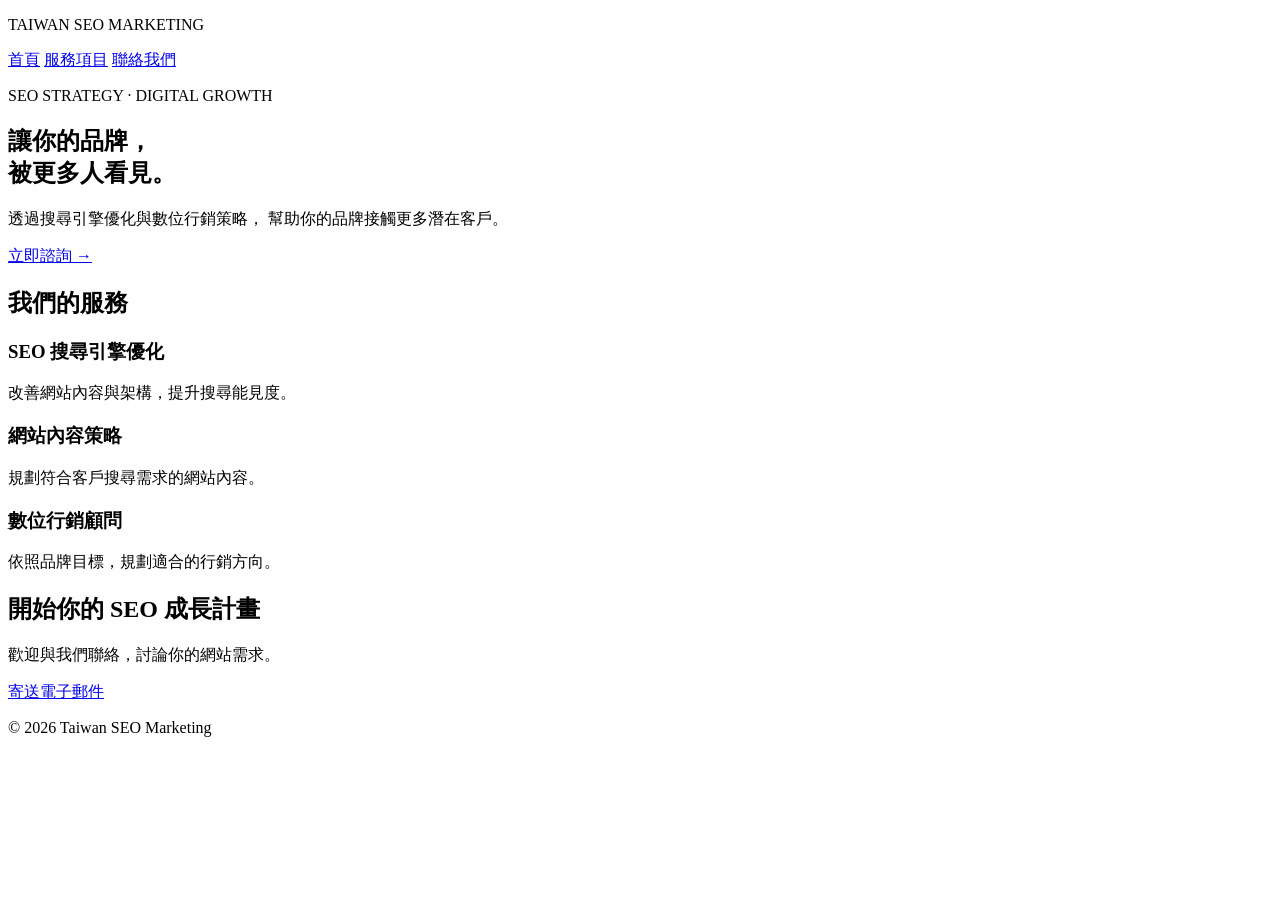
==== index.html @ 6553d7bd "Create website homepage" ====
<!DOCTYPE html>
<html lang="zh-Hant">
<head>
  <meta charset="UTF-8">
  <meta name="viewport" content="width=device-width, initial-scale=1.0">
  <meta name="description" content="提供台灣 SEO 搜尋引擎優化與數位行銷服務。">
  <title>台灣 SEO 行銷｜提升品牌網路曝光</title>
</head>
<body>
  <header>
    <p>TAIWAN SEO MARKETING</p>
    <nav>
      <a href="#home">首頁</a>
      <a href="#services">服務項目</a>
      <a href="#contact">聯絡我們</a>
    </nav>
  </header>

  <main>
    <section id="home">
      <p>SEO STRATEGY · DIGITAL GROWTH</p>
      <h1>讓你的品牌，<br>被更多人看見。</h1>
      <p>
        透過搜尋引擎優化與數位行銷策略，
        幫助你的品牌接觸更多潛在客戶。
      </p>
      <a href="#contact">立即諮詢 →</a>
    </section>

    <section id="services">
      <h2>我們的服務</h2>
      <article>
        <h3>SEO 搜尋引擎優化</h3>
        <p>改善網站內容與架構，提升搜尋能見度。</p>
      </article>
      <article>
        <h3>網站內容策略</h3>
        <p>規劃符合客戶搜尋需求的網站內容。</p>
      </article>
      <article>
        <h3>數位行銷顧問</h3>
        <p>依照品牌目標，規劃適合的行銷方向。</p>
      </article>
    </section>

    <section id="contact">
      <h2>開始你的 SEO 成長計畫</h2>
      <p>歡迎與我們聯絡，討論你的網站需求。</p>
      <a href="mailto:hello@example.com">寄送電子郵件</a>
    </section>
  </main>

  <footer>
    <p>© 2026 Taiwan SEO Marketing</p>
  </footer>
</body>
</html>
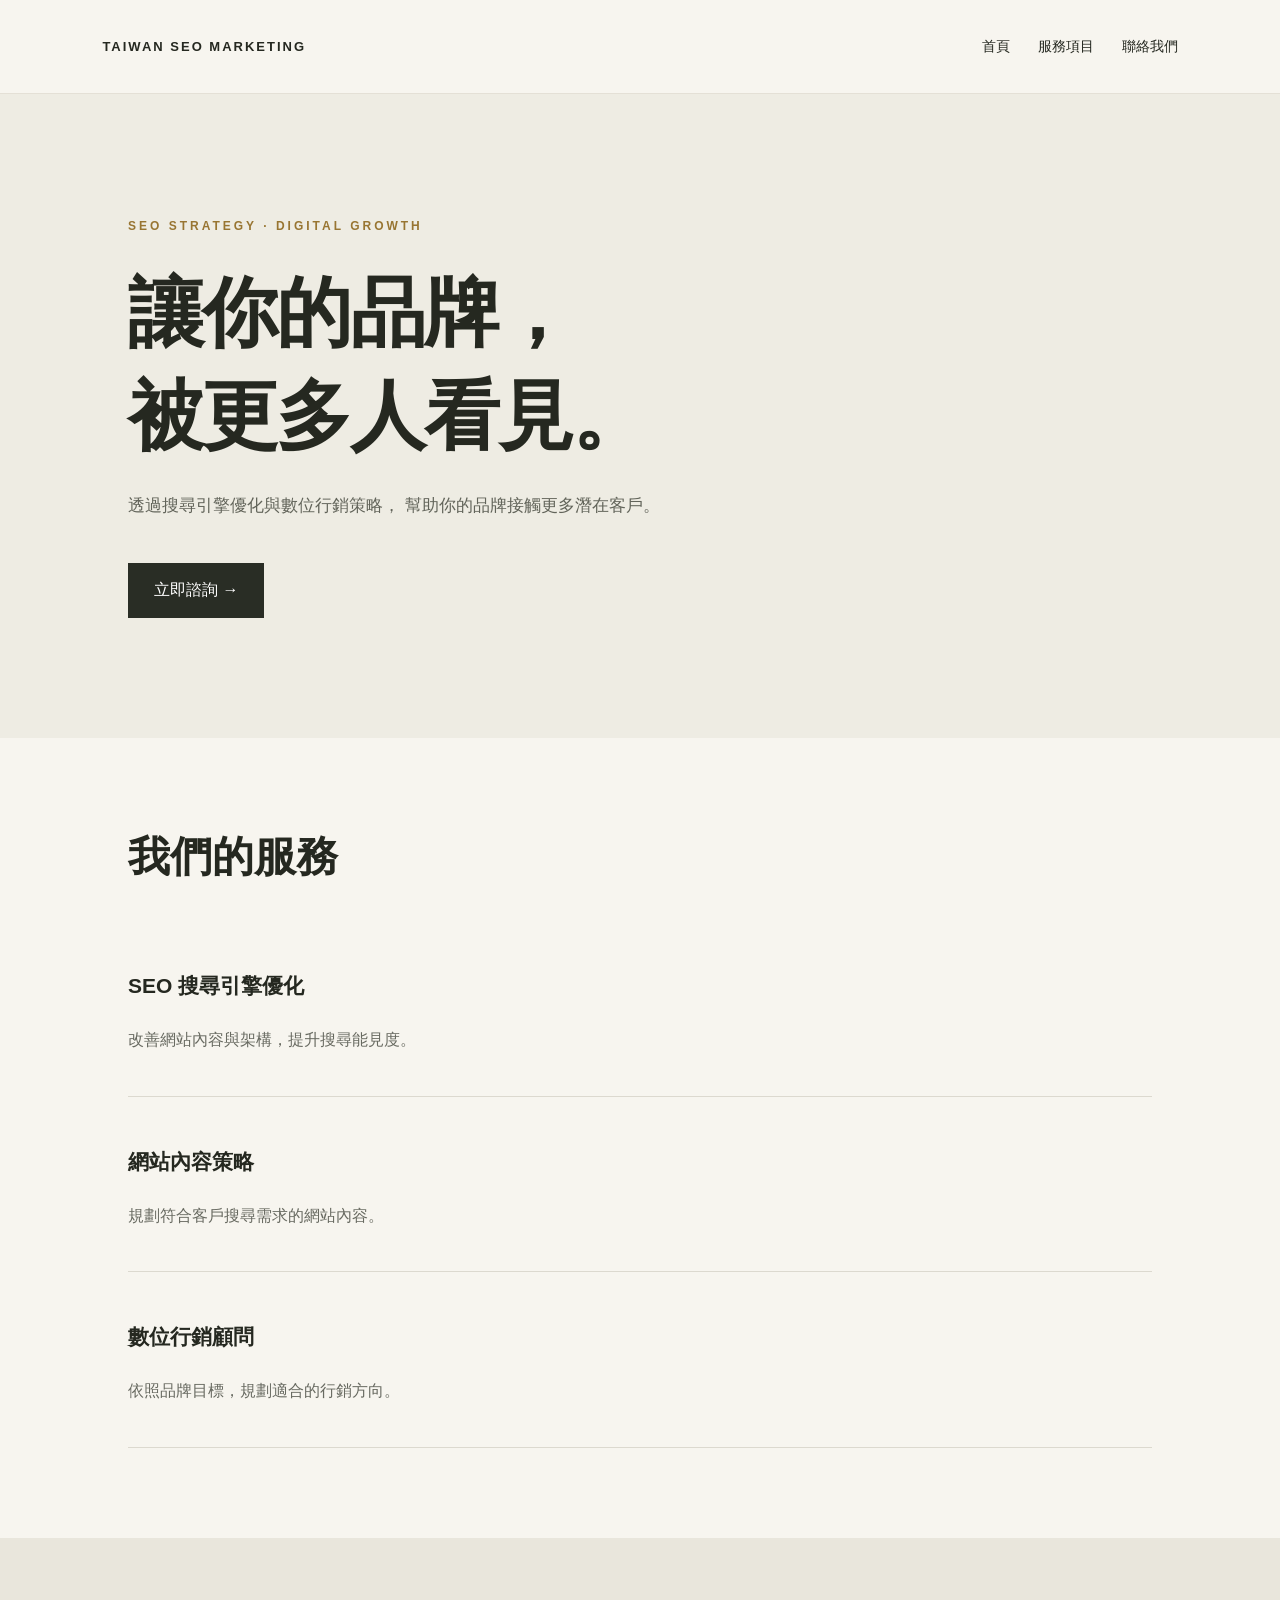
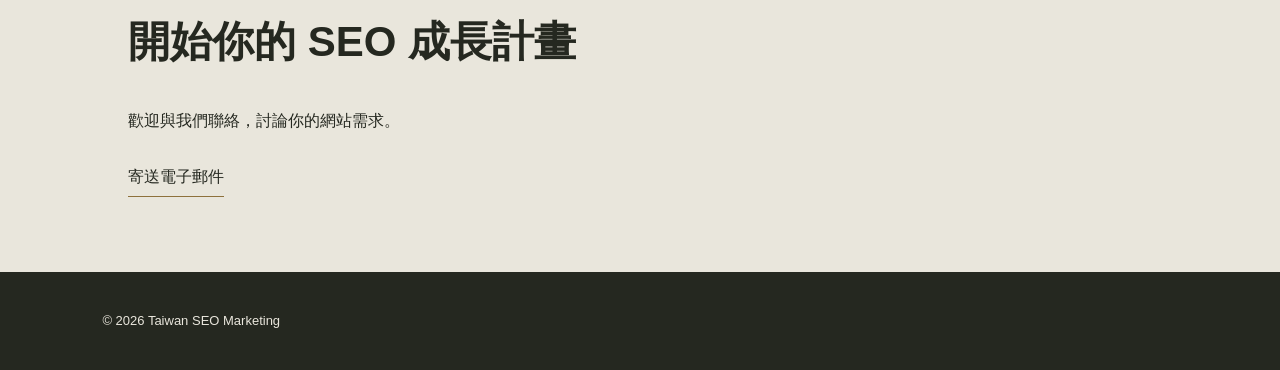
==== commit 02d70cdb: "Update index.html" ====
--- a/index.html
+++ b/index.html
@@ -4,6 +4,7 @@
 <head>
   <meta charset="UTF-8">
   <meta name="viewport" content="width=device-width, initial-scale=1.0">
+  <link rel="stylesheet" href="style.css">
   <meta name="description" content="提供台灣 SEO 搜尋引擎優化與數位行銷服務。">
   <title>台灣 SEO 行銷｜提升品牌網路曝光</title>
 </head>
--- a/style.css
+++ b/style.css
@@ -0,0 +1,161 @@
+
+/* 全站基本設定 */
+* {
+  box-sizing: border-box;
+}
+
+html {
+  scroll-behavior: smooth;
+}
+
+body {
+  margin: 0;
+  background: #f7f5ef;
+  color: #252820;
+  font-family: Arial, "Noto Sans TC", sans-serif;
+  line-height: 1.8;
+}
+
+a {
+  color: inherit;
+  text-decoration: none;
+}
+
+a:hover {
+  color: #a17b35;
+}
+
+/* 頂部導覽列 */
+header {
+  display: flex;
+  justify-content: space-between;
+  align-items: center;
+  padding: 22px 8%;
+  border-bottom: 1px solid #e4e0d6;
+  background: #f7f5ef;
+}
+
+header > p {
+  font-size: 13px;
+  font-weight: bold;
+  letter-spacing: 2px;
+}
+
+nav {
+  display: flex;
+  gap: 28px;
+  font-size: 14px;
+}
+
+/* 首頁主視覺 */
+#home {
+  padding: 110px 10% 120px;
+  background: #eeece3;
+}
+
+#home > p:first-child {
+  color: #987532;
+  font-size: 12px;
+  font-weight: bold;
+  letter-spacing: 3px;
+}
+
+h1 {
+  margin: 24px 0;
+  font-size: clamp(40px, 6vw, 76px);
+  line-height: 1.35;
+  letter-spacing: -2px;
+}
+
+#home > p:nth-of-type(2) {
+  max-width: 540px;
+  color: #62645a;
+  font-size: 17px;
+}
+
+#home > a {
+  display: inline-block;
+  margin-top: 24px;
+  padding: 13px 26px;
+  background: #292d25;
+  color: white;
+  transition: background 0.2s;
+}
+
+#home > a:hover {
+  background: #8c6a2e;
+  color: white;
+}
+
+/* 服務項目 */
+#services {
+  padding: 90px 10%;
+}
+
+h2 {
+  margin-top: 0;
+  font-size: clamp(28px, 4vw, 42px);
+  line-height: 1.4;
+}
+
+#services article {
+  padding: 25px 0;
+  border-bottom: 1px solid #dcd9cf;
+}
+
+#services article h3 {
+  font-size: 21px;
+}
+
+#services article p {
+  color: #686a61;
+}
+
+/* 聯絡區域 */
+#contact {
+  padding: 75px 10%;
+  background: #e9e6dc;
+}
+
+#contact a {
+  display: inline-block;
+  margin-top: 12px;
+  padding-bottom: 4px;
+  border-bottom: 1px solid #8e713c;
+}
+
+/* 頁尾 */
+footer {
+  padding: 24px 8%;
+  background: #252820;
+  color: #e9e6dc;
+  font-size: 13px;
+}
+
+/* 手機版排版 */
+@media (max-width: 650px) {
+  header {
+    align-items: flex-start;
+    flex-direction: column;
+    gap: 10px;
+    padding: 18px 6%;
+  }
+
+  nav {
+    flex-wrap: wrap;
+    gap: 18px;
+  }
+
+  #home {
+    padding: 70px 7% 85px;
+  }
+
+  h1 {
+    letter-spacing: -1px;
+  }
+
+  #services,
+  #contact {
+    padding: 60px 7%;
+  }
+}
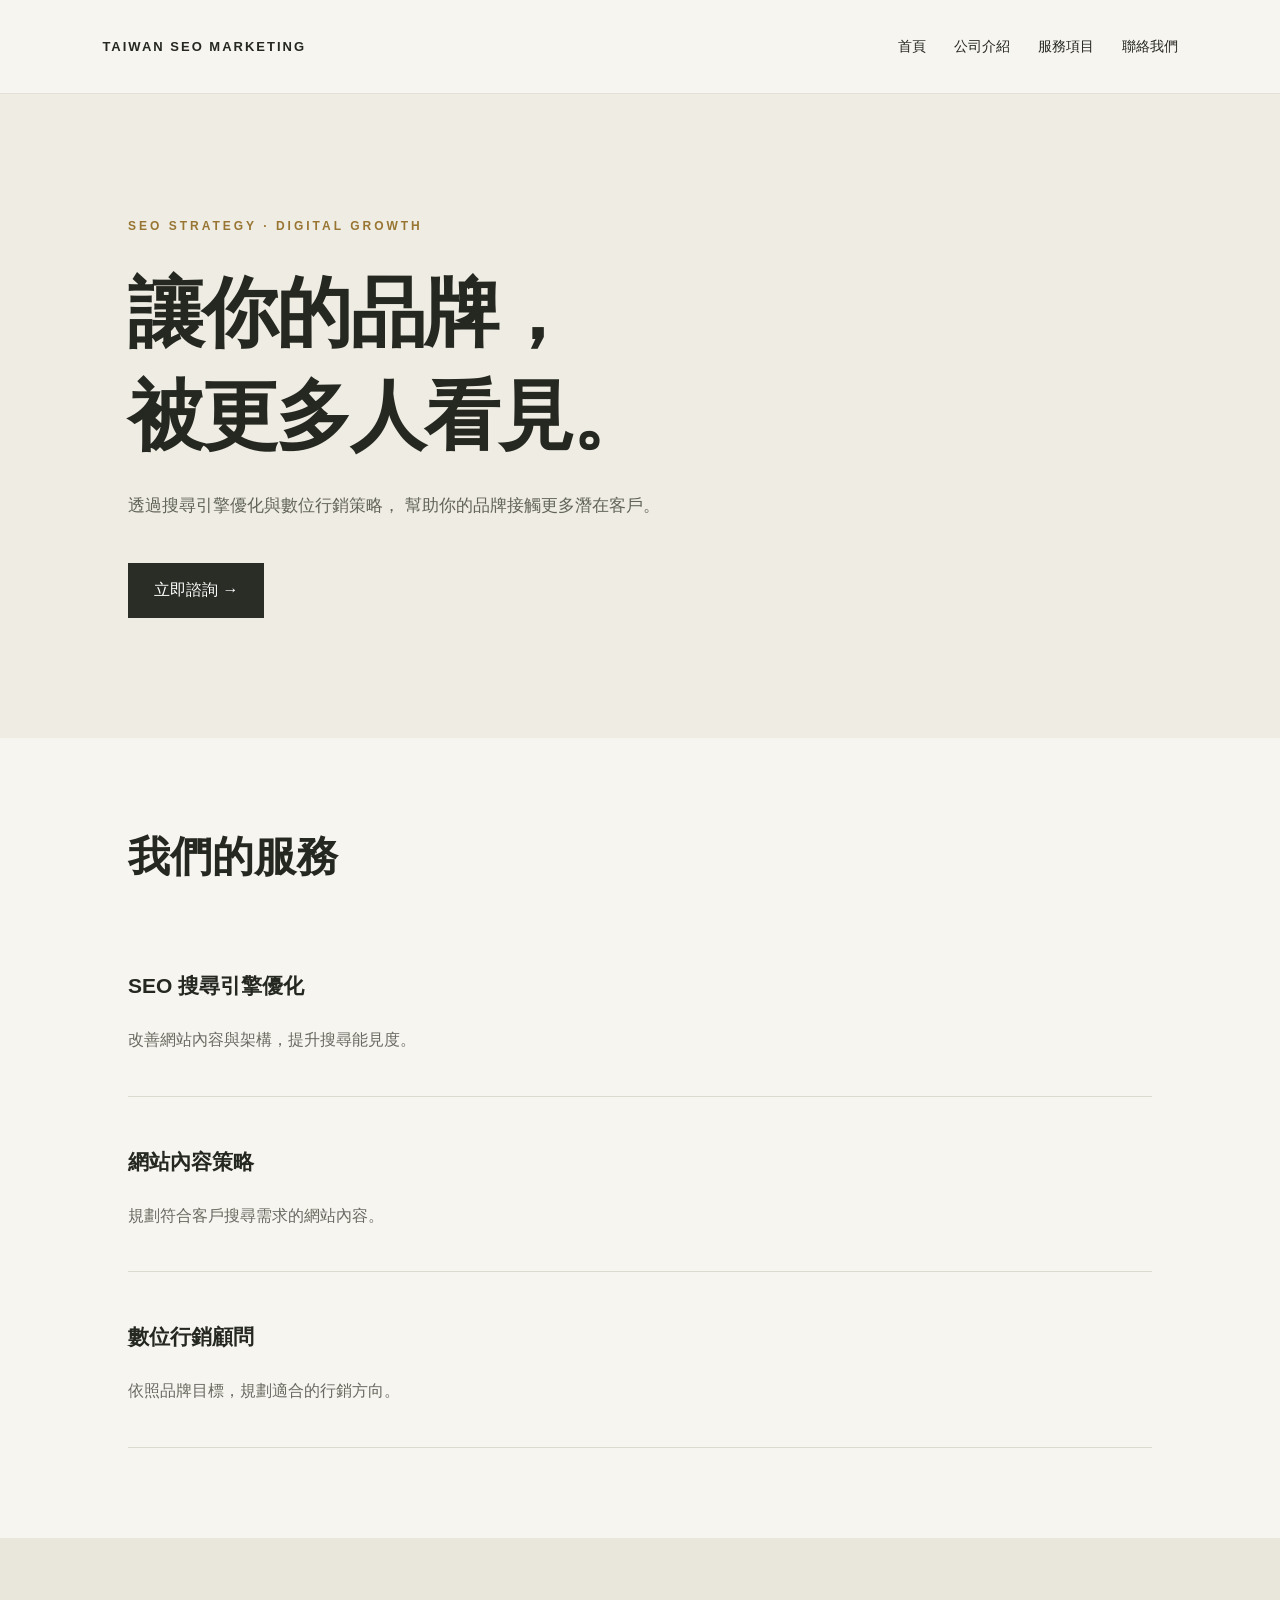
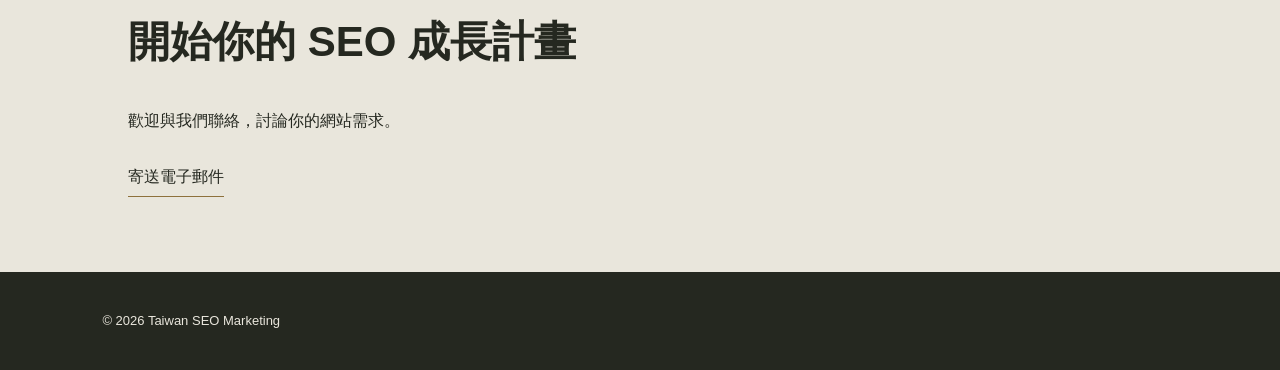
==== commit 00cc581a: "Update index.html" ====
--- a/index.html
+++ b/index.html
@@ -11,11 +11,12 @@
 <body>
   <header>
     <p>TAIWAN SEO MARKETING</p>
-    <nav>
-      <a href="#home">首頁</a>
-      <a href="#services">服務項目</a>
-      <a href="#contact">聯絡我們</a>
-    </nav>
+   <nav>
+  <a href="index.html">首頁</a>
+  <a href="about.html">公司介紹</a>
+  <a href="#services">服務項目</a>
+  <a href="contact.html">聯絡我們</a>
+</nav>
   </header>
 
   <main>
